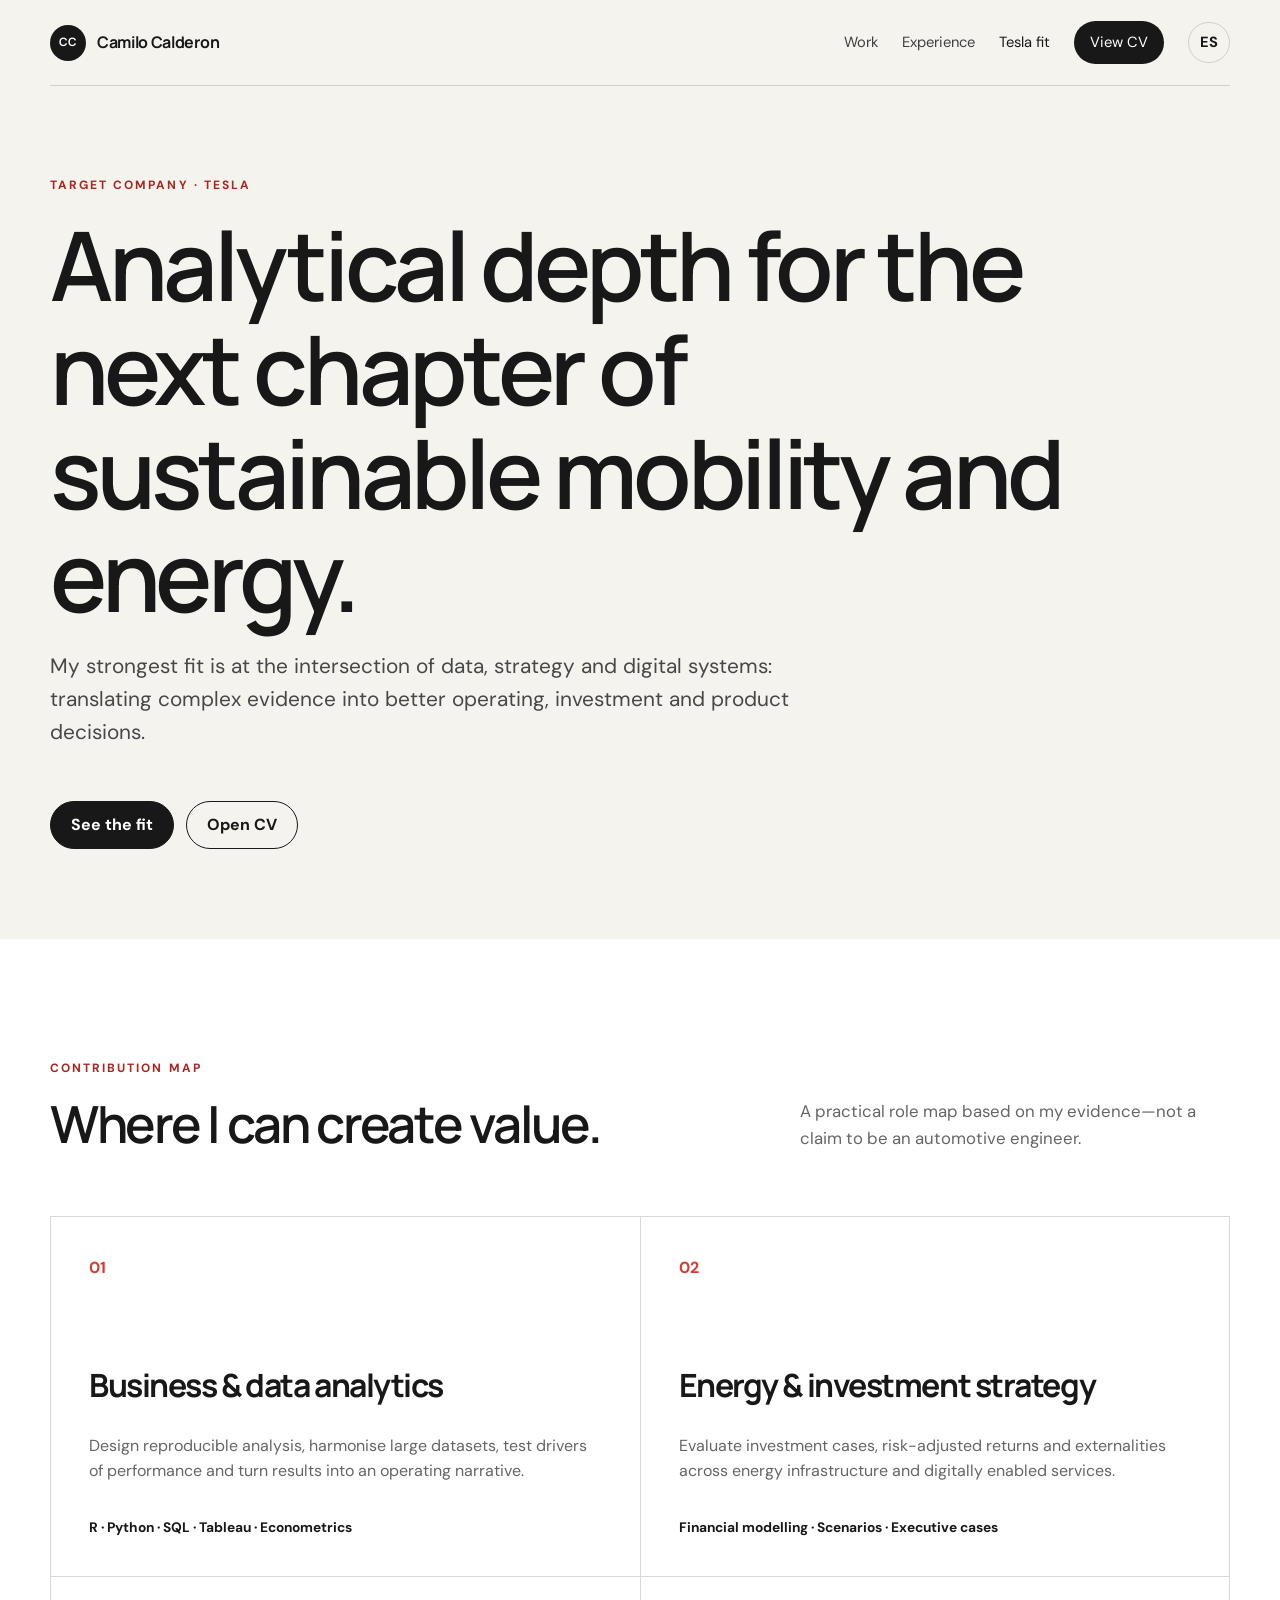
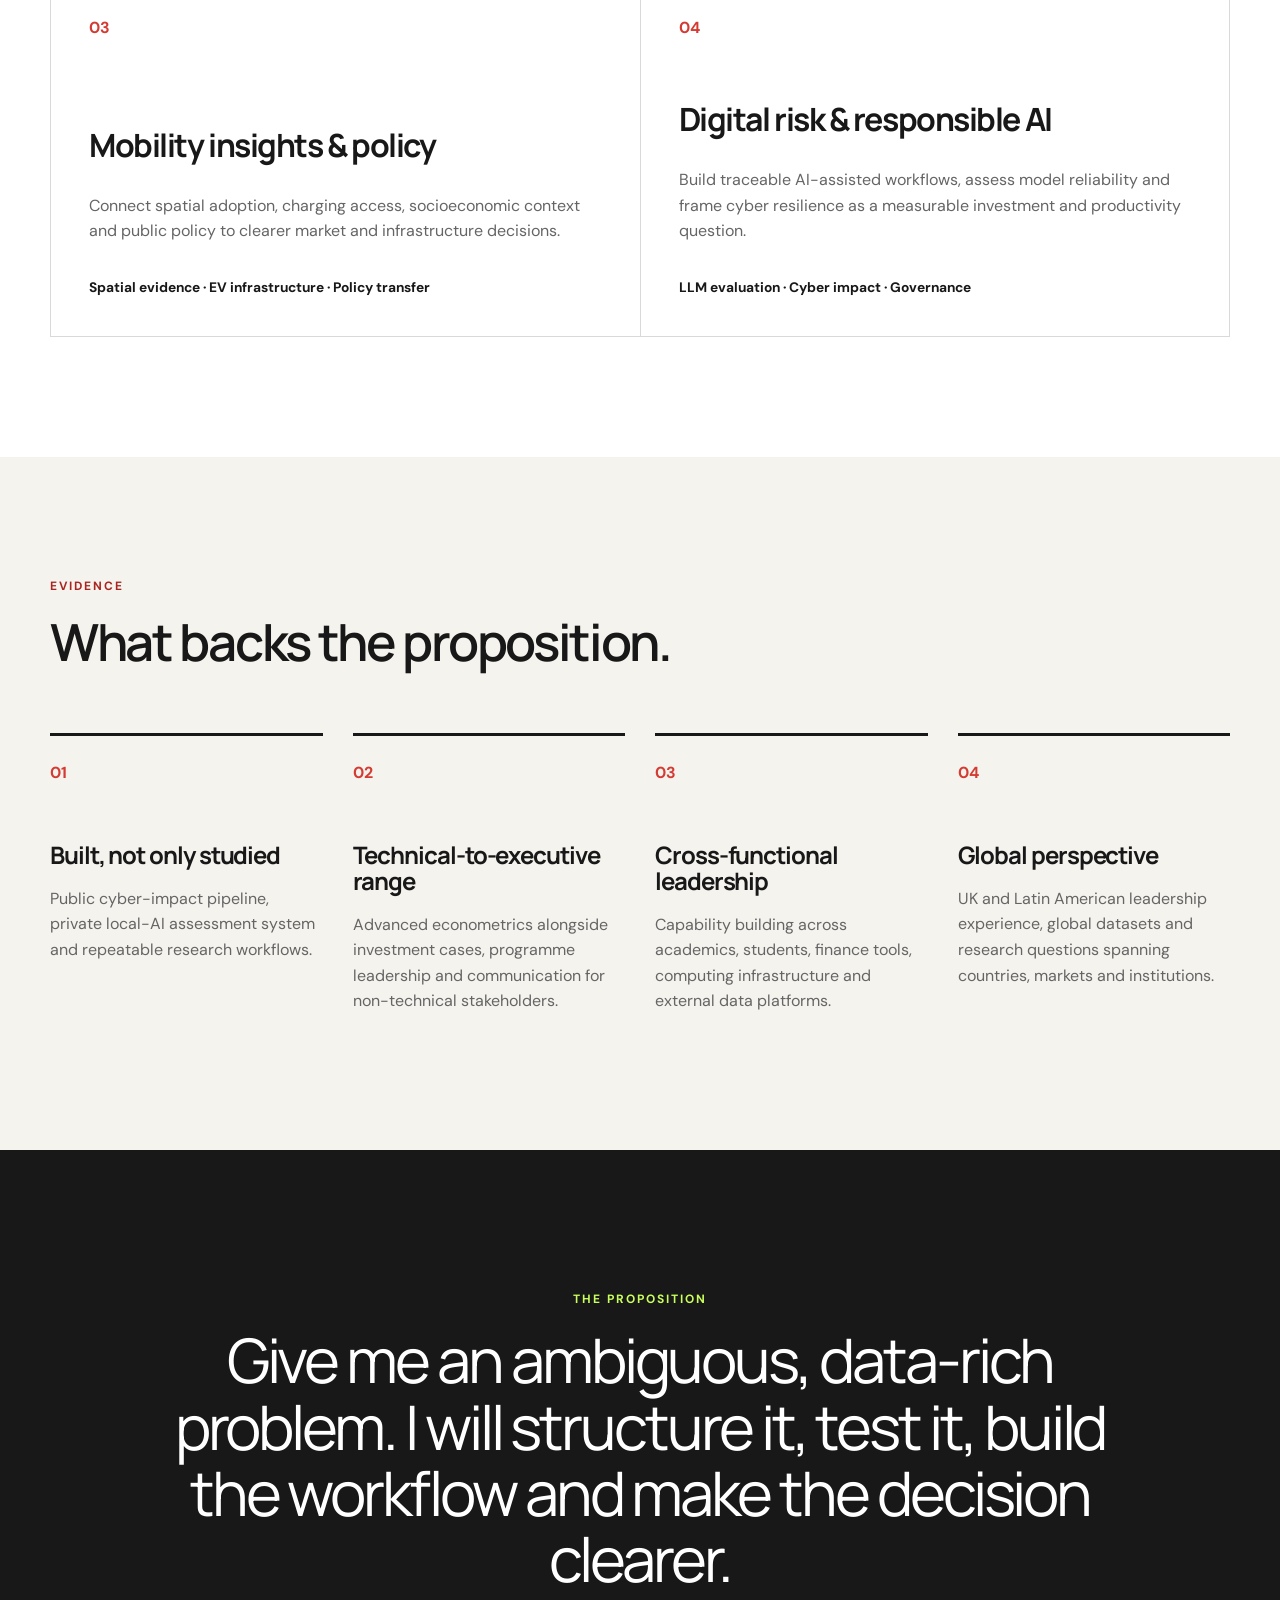
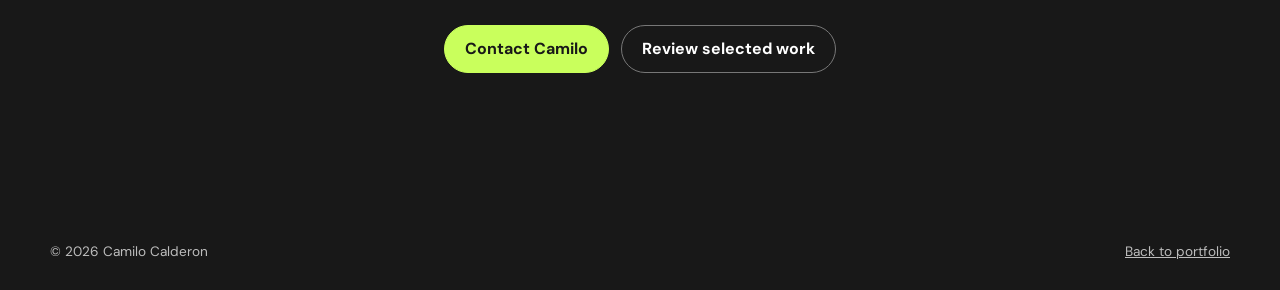
==== tesla.html @ b181915b "Publish digital portfolio" ====
<!doctype html>
<html lang="en">
<head>
  <meta charset="utf-8">
  <meta name="viewport" content="width=device-width, initial-scale=1">
  <meta name="description" content="Dr Camilo Calderon's fit for Tesla roles across analytics, mobility, energy and digital strategy.">
  <meta name="theme-color" content="#151515">
  <title>Camilo Calderon | Tesla Fit</title>
  <link rel="preconnect" href="https://fonts.googleapis.com">
  <link rel="preconnect" href="https://fonts.gstatic.com" crossorigin>
  <link href="https://fonts.googleapis.com/css2?family=DM+Sans:wght@400;500;600;700&family=Manrope:wght@500;600;700&display=swap" rel="stylesheet">
  <link rel="stylesheet" href="styles.css">
  <script src="script.js" defer></script>
</head>
<body class="tesla-page">
  <a class="skip-link" href="#main">Skip to content</a>
  <header class="site-header">
    <a class="wordmark" href="index.html" aria-label="Camilo Calderon home"><span>CC</span> Camilo Calderon</a>
    <nav aria-label="Primary navigation">
      <a href="index.html#work" data-en="Work" data-es="Proyectos">Work</a>
      <a href="index.html#experience" data-en="Experience" data-es="Experiencia">Experience</a>
      <a class="active" href="tesla.html" data-en="Tesla fit" data-es="Perfil para Tesla">Tesla fit</a>
      <a class="nav-cta" href="assets/camilo-calderon-digital-cv.pdf" target="_blank" rel="noopener" data-en="View CV" data-es="Ver CV">View CV</a>
      <button class="language-toggle" type="button" aria-label="Switch language" data-language-toggle>ES</button>
    </nav>
  </header>

  <main id="main">
    <section class="target-hero shell">
      <p class="eyebrow" data-en="Target company · Tesla" data-es="Empresa objetivo · Tesla">Target company · Tesla</p>
      <h1 data-en="Analytical depth for the next chapter of sustainable mobility and energy." data-es="Profundidad analítica para el próximo capítulo de la movilidad y la energía sostenibles.">Analytical depth for the next chapter of sustainable mobility and energy.</h1>
      <p data-en="My strongest fit is at the intersection of data, strategy and digital systems: translating complex evidence into better operating, investment and product decisions." data-es="Mi mayor fortaleza está en la intersección de datos, estrategia y sistemas digitales: convertir evidencia compleja en mejores decisiones operativas, de inversión y de producto.">My strongest fit is at the intersection of data, strategy and digital systems: translating complex evidence into better operating, investment and product decisions.</p>
      <div class="button-row">
        <a class="button primary" href="#fit" data-en="See the fit" data-es="Ver el encaje">See the fit</a>
        <a class="button secondary" href="assets/camilo-calderon-digital-cv.pdf" target="_blank" rel="noopener" data-en="Open CV" data-es="Abrir CV">Open CV</a>
      </div>
    </section>

    <section class="fit-section section" id="fit">
      <div class="shell">
        <div class="section-heading light-heading">
          <div><p class="eyebrow" data-en="Contribution map" data-es="Mapa de contribución">Contribution map</p><h2 data-en="Where I can create value." data-es="Dónde puedo generar valor.">Where I can create value.</h2></div>
          <p data-en="A practical role map based on my evidence—not a claim to be an automotive engineer." data-es="Un mapa práctico basado en mi experiencia, sin presentarme como ingeniero automotriz.">A practical role map based on my evidence—not a claim to be an automotive engineer.</p>
        </div>
        <div class="fit-grid">
          <article><span>01</span><h3 data-en="Business & data analytics" data-es="Analítica de negocio y datos">Business & data analytics</h3><p data-en="Design reproducible analysis, harmonise large datasets, test drivers of performance and turn results into an operating narrative." data-es="Diseñar análisis reproducibles, armonizar grandes conjuntos de datos, probar factores de desempeño y convertir resultados en una narrativa operativa.">Design reproducible analysis, harmonise large datasets, test drivers of performance and turn results into an operating narrative.</p><strong>R · Python · SQL · Tableau · Econometrics</strong></article>
          <article><span>02</span><h3 data-en="Energy & investment strategy" data-es="Estrategia energética y de inversión">Energy & investment strategy</h3><p data-en="Evaluate investment cases, risk-adjusted returns and externalities across energy infrastructure and digitally enabled services." data-es="Evaluar casos de inversión, rendimientos ajustados por riesgo y externalidades en infraestructura energética y servicios digitales.">Evaluate investment cases, risk-adjusted returns and externalities across energy infrastructure and digitally enabled services.</p><strong data-en="Financial modelling · Scenarios · Executive cases" data-es="Modelización financiera · Escenarios · Casos ejecutivos">Financial modelling · Scenarios · Executive cases</strong></article>
          <article><span>03</span><h3 data-en="Mobility insights & policy" data-es="Análisis y política de movilidad">Mobility insights & policy</h3><p data-en="Connect spatial adoption, charging access, socioeconomic context and public policy to clearer market and infrastructure decisions." data-es="Conectar adopción espacial, acceso a carga, contexto socioeconómico y política pública con mejores decisiones de mercado e infraestructura.">Connect spatial adoption, charging access, socioeconomic context and public policy to clearer market and infrastructure decisions.</p><strong data-en="Spatial evidence · EV infrastructure · Policy transfer" data-es="Evidencia espacial · Infraestructura EV · Transferencia de políticas">Spatial evidence · EV infrastructure · Policy transfer</strong></article>
          <article><span>04</span><h3 data-en="Digital risk & responsible AI" data-es="Riesgo digital e IA responsable">Digital risk & responsible AI</h3><p data-en="Build traceable AI-assisted workflows, assess model reliability and frame cyber resilience as a measurable investment and productivity question." data-es="Construir flujos de IA trazables, evaluar la fiabilidad de modelos y plantear la resiliencia cibernética como una cuestión medible de inversión y productividad.">Build traceable AI-assisted workflows, assess model reliability and frame cyber resilience as a measurable investment and productivity question.</p><strong data-en="LLM evaluation · Cyber impact · Governance" data-es="Evaluación de LLM · Impacto cibernético · Gobernanza">LLM evaluation · Cyber impact · Governance</strong></article>
        </div>
      </div>
    </section>

    <section class="section shell evidence-section">
      <div class="section-heading light-heading"><div><p class="eyebrow" data-en="Evidence" data-es="Evidencia">Evidence</p><h2 data-en="What backs the proposition." data-es="Qué respalda la propuesta.">What backs the proposition.</h2></div></div>
      <div class="evidence-grid">
        <div class="evidence-item"><span>01</span><h3 data-en="Built, not only studied" data-es="Construido, no solo estudiado">Built, not only studied</h3><p data-en="Public cyber-impact pipeline, private local-AI assessment system and repeatable research workflows." data-es="Flujo público de impacto cibernético, sistema privado de evaluación con IA local y procesos de investigación repetibles.">Public cyber-impact pipeline, private local-AI assessment system and repeatable research workflows.</p></div>
        <div class="evidence-item"><span>02</span><h3 data-en="Technical-to-executive range" data-es="Del detalle técnico a la decisión ejecutiva">Technical-to-executive range</h3><p data-en="Advanced econometrics alongside investment cases, programme leadership and communication for non-technical stakeholders." data-es="Econometría avanzada junto con casos de inversión, liderazgo de programas y comunicación para públicos no técnicos.">Advanced econometrics alongside investment cases, programme leadership and communication for non-technical stakeholders.</p></div>
        <div class="evidence-item"><span>03</span><h3 data-en="Cross-functional leadership" data-es="Liderazgo transversal">Cross-functional leadership</h3><p data-en="Capability building across academics, students, finance tools, computing infrastructure and external data platforms." data-es="Desarrollo de capacidades entre académicos, estudiantes, herramientas financieras, infraestructura informática y plataformas de datos externas.">Capability building across academics, students, finance tools, computing infrastructure and external data platforms.</p></div>
        <div class="evidence-item"><span>04</span><h3 data-en="Global perspective" data-es="Perspectiva global">Global perspective</h3><p data-en="UK and Latin American leadership experience, global datasets and research questions spanning countries, markets and institutions." data-es="Experiencia de liderazgo en Reino Unido y América Latina, datos globales y preguntas de investigación entre países, mercados e instituciones.">UK and Latin American leadership experience, global datasets and research questions spanning countries, markets and institutions.</p></div>
      </div>
    </section>

    <section class="target-close">
      <div class="shell">
        <p class="eyebrow" data-en="The proposition" data-es="La propuesta">The proposition</p>
        <blockquote data-en="Give me an ambiguous, data-rich problem. I will structure it, test it, build the workflow and make the decision clearer." data-es="Deme un problema ambiguo y rico en datos. Lo estructuraré, lo pondré a prueba, construiré el flujo de trabajo y haré más clara la decisión.">Give me an ambiguous, data-rich problem. I will structure it, test it, build the workflow and make the decision clearer.</blockquote>
        <div class="button-row centered"><a class="button primary" href="mailto:cc907@cam.ac.uk" data-en="Contact Camilo" data-es="Contactar a Camilo">Contact Camilo</a><a class="button secondary" href="index.html#work" data-en="Review selected work" data-es="Revisar proyectos">Review selected work</a></div>
      </div>
    </section>
  </main>

  <footer><div class="shell"><span>© <span data-current-year></span> Camilo Calderon</span><a href="index.html" data-en="Back to portfolio" data-es="Volver al portafolio">Back to portfolio</a></div></footer>
</body>
</html>
---- styles.css ----
:root {
  --ink: #181818;
  --muted: #656565;
  --paper: #f5f3ee;
  --white: #fff;
  --line: rgba(24, 24, 24, .16);
  --red: #d43b32;
  --red-dark: #a92520;
  --lime: #c9ff5c;
  --shell: min(1180px, calc(100vw - 48px));
}

* { box-sizing: border-box; }
html { scroll-behavior: smooth; }
body { margin: 0; color: var(--ink); background: var(--paper); font-family: "DM Sans", Arial, sans-serif; line-height: 1.6; }
img { max-width: 100%; display: block; }
a { color: inherit; }
button, a { -webkit-tap-highlight-color: transparent; }
.shell { width: var(--shell); margin-inline: auto; }
.skip-link { position: fixed; left: 16px; top: -100px; z-index: 100; background: var(--ink); color: white; padding: 10px 14px; }
.skip-link:focus { top: 16px; }

.site-header { width: var(--shell); margin: 0 auto; min-height: 86px; display: flex; align-items: center; justify-content: space-between; gap: 24px; border-bottom: 1px solid var(--line); }
.wordmark { display: flex; align-items: center; gap: 11px; font-family: "Manrope", sans-serif; font-weight: 700; text-decoration: none; letter-spacing: -.02em; }
.wordmark span { width: 36px; aspect-ratio: 1; display: grid; place-items: center; color: white; background: var(--ink); border-radius: 50%; font-size: .72rem; letter-spacing: .04em; }
nav { display: flex; align-items: center; gap: 24px; font-size: .92rem; }
nav a { text-decoration: none; color: #3f3f3f; }
nav a:hover, nav a.active { color: var(--ink); }
.nav-cta { padding: 10px 16px; background: var(--ink); color: white !important; border-radius: 999px; }
.language-toggle { border: 1px solid var(--line); background: transparent; color: var(--ink); border-radius: 999px; padding: 8px 11px; cursor: pointer; font: inherit; font-weight: 700; }

.hero { min-height: 720px; display: grid; grid-template-columns: minmax(0, 1.15fr) minmax(320px, .7fr); gap: 8vw; align-items: center; padding-block: 76px; }
.eyebrow { margin: 0 0 18px; text-transform: uppercase; letter-spacing: .17em; font-size: .75rem; font-weight: 700; color: var(--red-dark); }
h1, h2, h3 { font-family: "Manrope", sans-serif; line-height: 1.08; letter-spacing: -.045em; }
h1 { margin: 0; max-width: 830px; font-size: clamp(3.2rem, 7vw, 6.8rem); font-weight: 600; }
h2 { margin: 0; font-size: clamp(2.35rem, 4vw, 4.5rem); font-weight: 600; }
h3 { margin: 0; font-size: 1.5rem; }
.hero-intro { margin: 30px 0 0; max-width: 710px; font-size: clamp(1.1rem, 1.7vw, 1.35rem); color: #424242; }
.button-row { display: flex; flex-wrap: wrap; gap: 12px; margin-top: 32px; }
.button { display: inline-flex; align-items: center; justify-content: center; min-height: 48px; padding: 0 20px; border: 1px solid var(--ink); border-radius: 999px; text-decoration: none; font-weight: 700; transition: .2s ease; }
.button:hover { transform: translateY(-2px); }
.button.primary { background: var(--ink); color: white; }
.button.primary:hover { background: var(--red-dark); border-color: var(--red-dark); }
.button.secondary { background: transparent; }
.signal-list { display: flex; flex-wrap: wrap; gap: 12px 24px; list-style: none; padding: 0; margin: 38px 0 0; color: var(--muted); font-size: .9rem; }
.signal-list li::before { content: ""; display: inline-block; width: 6px; height: 6px; margin-right: 9px; background: var(--red); border-radius: 50%; vertical-align: 1px; }
.portrait-wrap { position: relative; padding: 0 20px 28px 0; }
.portrait-frame { overflow: hidden; border-radius: 220px 220px 22px 22px; background: #dedbd4; box-shadow: 0 30px 80px rgba(40, 34, 25, .18); }
.portrait-frame img { width: 100%; height: 520px; object-fit: cover; object-position: center top; filter: saturate(.82); }
.availability-card { position: absolute; right: -14px; bottom: 0; width: min(310px, 88%); background: white; padding: 18px; border-radius: 16px; box-shadow: 0 16px 40px rgba(20,20,20,.14); display: flex; gap: 12px; align-items: flex-start; }
.availability-card strong, .availability-card span { display: block; }
.availability-card strong { font-size: .95rem; line-height: 1.3; }
.availability-card span { color: var(--muted); font-size: .8rem; margin-top: 4px; }
.status-dot { width: 10px; height: 10px; flex: 0 0 auto; margin-top: 5px; background: #43a047; border-radius: 50%; box-shadow: 0 0 0 5px rgba(67,160,71,.12); }

.proof-band { background: var(--ink); color: white; }
.proof-grid { display: grid; grid-template-columns: repeat(4, 1fr); }
.proof-grid > div { min-height: 174px; padding: 34px 28px; display: flex; flex-direction: column; justify-content: space-between; border-right: 1px solid rgba(255,255,255,.16); }
.proof-grid > div:first-child { border-left: 1px solid rgba(255,255,255,.16); }
.proof-grid strong { font-family: "Manrope", sans-serif; font-size: 2.65rem; letter-spacing: -.05em; }
.proof-grid span { color: #bbb; line-height: 1.3; max-width: 190px; }

.section { padding-block: 120px; }
.split-intro { display: grid; grid-template-columns: .8fr 1.2fr; gap: 10vw; }
.body-copy { max-width: 710px; font-size: 1.18rem; color: #3e3e3e; }
.body-copy p:first-child { margin-top: 0; }
.section-dark { background: #151515; color: white; }
.section-dark .eyebrow { color: var(--lime); }
.section-heading { display: flex; justify-content: space-between; align-items: flex-end; gap: 60px; margin-bottom: 64px; }
.section-heading > p { max-width: 430px; margin: 0; color: #aaa; font-size: 1.05rem; }
.light-heading > p { color: var(--muted); }

.featured-project { display: grid; grid-template-columns: .8fr 1.2fr; gap: 70px; padding: 54px; border: 1px solid #393939; border-radius: 24px; background: #1d1d1d; }
.project-copy { display: flex; flex-direction: column; align-items: flex-start; }
.project-number { color: var(--lime); font-family: "Manrope", sans-serif; font-size: .82rem; font-weight: 700; }
.project-kicker { margin: auto 0 8px; padding-top: 36px; color: #9c9c9c; text-transform: uppercase; letter-spacing: .12em; font-size: .7rem; font-weight: 700; }
.featured-project h3 { font-size: clamp(2rem, 3.1vw, 3.4rem); }
.featured-project p:not(.project-kicker) { color: #bcbcbc; }
.project-visual { margin: 0; align-self: center; }
.project-visual img { width: 100%; background: white; border-radius: 14px; }
.project-visual figcaption { margin-top: 10px; color: #888; font-size: .78rem; }
.tag-list { display: flex; flex-wrap: wrap; gap: 8px; list-style: none; padding: 0; margin: 24px 0 0; }
.tag-list li { border: 1px solid #484848; border-radius: 999px; padding: 6px 10px; color: #c8c8c8; font-size: .75rem; }
.text-links { display: flex; flex-wrap: wrap; gap: 20px; margin-top: 28px; }
.text-links a { color: var(--lime); text-underline-offset: 4px; font-weight: 700; }
.project-grid { display: grid; grid-template-columns: repeat(3, 1fr); gap: 18px; margin-top: 18px; }
.project-card { min-height: 420px; padding: 34px; border: 1px solid #333; border-radius: 20px; display: flex; flex-direction: column; background: #191919; }
.project-card .project-kicker { margin-top: auto; }
.project-card h3 { margin-bottom: 16px; }
.project-card p:not(.project-kicker) { color: #a9a9a9; }

.timeline { border-top: 1px solid var(--line); }
.timeline article { display: grid; grid-template-columns: 200px 1fr; gap: 60px; padding: 40px 0; border-bottom: 1px solid var(--line); }
.timeline-date { font-family: "Manrope", sans-serif; color: var(--red-dark); font-weight: 700; }
.timeline h3 { margin-bottom: 6px; }
.timeline article div:nth-child(2) > p:first-of-type { margin: 0 0 16px; color: var(--muted); font-weight: 700; }
.timeline article div:nth-child(2) > p:last-child { max-width: 760px; margin-bottom: 0; color: #494949; }

.capability-section { background: #dedbd3; }
.capability-grid { display: grid; grid-template-columns: repeat(4, 1fr); gap: 0; border-top: 1px solid rgba(24,24,24,.22); border-left: 1px solid rgba(24,24,24,.22); }
.capability-grid > div { min-height: 270px; padding: 28px; border-right: 1px solid rgba(24,24,24,.22); border-bottom: 1px solid rgba(24,24,24,.22); }
.capability-grid h3 { margin-bottom: 60px; color: var(--red-dark); }
.capability-grid p { color: #454545; }

.contact-section { padding-block: 150px; text-align: center; }
.contact-section h2 { max-width: 860px; margin-inline: auto; }
.contact-section > p:not(.eyebrow) { max-width: 690px; margin: 26px auto 0; color: var(--muted); font-size: 1.15rem; }
.centered { justify-content: center; }
footer { padding-block: 28px; background: var(--ink); color: #bdbdbd; font-size: .85rem; }
footer .shell { display: flex; justify-content: space-between; gap: 24px; }

.target-hero { min-height: 720px; display: flex; flex-direction: column; justify-content: center; padding-block: 90px; }
.target-hero h1 { max-width: 1050px; font-size: clamp(3.6rem, 7.5vw, 7.6rem); }
.target-hero > p:not(.eyebrow) { max-width: 760px; font-size: 1.3rem; color: #474747; }
.fit-section { background: white; }
.fit-grid { display: grid; grid-template-columns: repeat(2, 1fr); border-top: 1px solid var(--line); border-left: 1px solid var(--line); }
.fit-grid article { min-height: 360px; padding: 38px; border-right: 1px solid var(--line); border-bottom: 1px solid var(--line); display: flex; flex-direction: column; }
.fit-grid article > span { color: var(--red); font-weight: 700; }
.fit-grid h3 { margin: auto 0 14px; font-size: 2rem; }
.fit-grid p { color: var(--muted); }
.fit-grid strong { display: block; margin-top: 16px; font-size: .86rem; }
.evidence-section { padding-top: 120px; }
.evidence-grid { display: grid; grid-template-columns: repeat(4, 1fr); gap: 30px; }
.evidence-item { border-top: 3px solid var(--ink); padding-top: 24px; }
.evidence-item > span { color: var(--red); font-weight: 700; }
.evidence-item h3 { margin: 56px 0 18px; }
.evidence-item p { color: var(--muted); }
.target-close { padding-block: 140px; text-align: center; background: var(--ink); color: white; }
.target-close .eyebrow { color: var(--lime); }
.target-close blockquote { max-width: 1000px; margin: 0 auto; font-family: "Manrope", sans-serif; font-size: clamp(2.3rem, 4.8vw, 5.1rem); line-height: 1.08; letter-spacing: -.05em; }
.target-close .button.primary { background: var(--lime); border-color: var(--lime); color: var(--ink); }
.target-close .button.secondary { color: white; border-color: #777; }

.reveal { animation: enter .7s ease both; }
.portrait-wrap.reveal { animation-delay: .12s; }
@keyframes enter { from { opacity: 0; transform: translateY(16px); } to { opacity: 1; transform: translateY(0); } }
@media (prefers-reduced-motion: reduce) { html { scroll-behavior: auto; } .reveal { animation: none; } .button { transition: none; } }

@media (max-width: 940px) {
  :root { --shell: min(100% - 32px, 760px); }
  .site-header { min-height: 74px; }
  nav a:not(.nav-cta) { display: none; }
  nav { gap: 10px; }
  .hero { min-height: auto; grid-template-columns: 1fr; gap: 64px; padding-block: 70px; }
  .portrait-wrap { max-width: 510px; }
  .proof-grid { grid-template-columns: repeat(2, 1fr); }
  .split-intro, .featured-project { grid-template-columns: 1fr; }
  .featured-project { gap: 42px; padding: 34px; }
  .project-grid { grid-template-columns: 1fr; }
  .project-card { min-height: 330px; }
  .capability-grid, .evidence-grid { grid-template-columns: repeat(2, 1fr); }
  .fit-grid { grid-template-columns: 1fr; }
}

@media (max-width: 620px) {
  :root { --shell: calc(100% - 24px); }
  .wordmark { font-size: .88rem; }
  .wordmark span { width: 32px; }
  .nav-cta { display: none; }
  h1 { font-size: clamp(2.8rem, 14vw, 4.4rem); }
  h2 { font-size: 2.45rem; }
  .hero { padding-block: 54px 70px; }
  .portrait-frame img { height: 440px; }
  .availability-card { right: 0; }
  .proof-grid { grid-template-columns: 1fr; }
  .proof-grid > div { min-height: 130px; border-left: 1px solid rgba(255,255,255,.16); border-bottom: 1px solid rgba(255,255,255,.16); }
  .section { padding-block: 82px; }
  .section-heading { display: block; margin-bottom: 44px; }
  .section-heading > p { margin-top: 22px; }
  .featured-project { padding: 24px; }
  .project-card { padding: 26px; }
  .timeline article { grid-template-columns: 1fr; gap: 16px; padding: 32px 0; }
  .capability-grid, .evidence-grid { grid-template-columns: 1fr; }
  .capability-grid > div { min-height: 220px; }
  .capability-grid h3 { margin-bottom: 38px; }
  .contact-section { padding-block: 100px; }
  footer .shell { flex-direction: column; }
  .target-hero { min-height: 650px; }
  .target-hero h1 { font-size: 2.35rem; letter-spacing: -.04em; overflow-wrap: break-word; }
  .fit-grid article { min-height: 320px; padding: 28px; }
  .target-close { padding-block: 100px; }
}
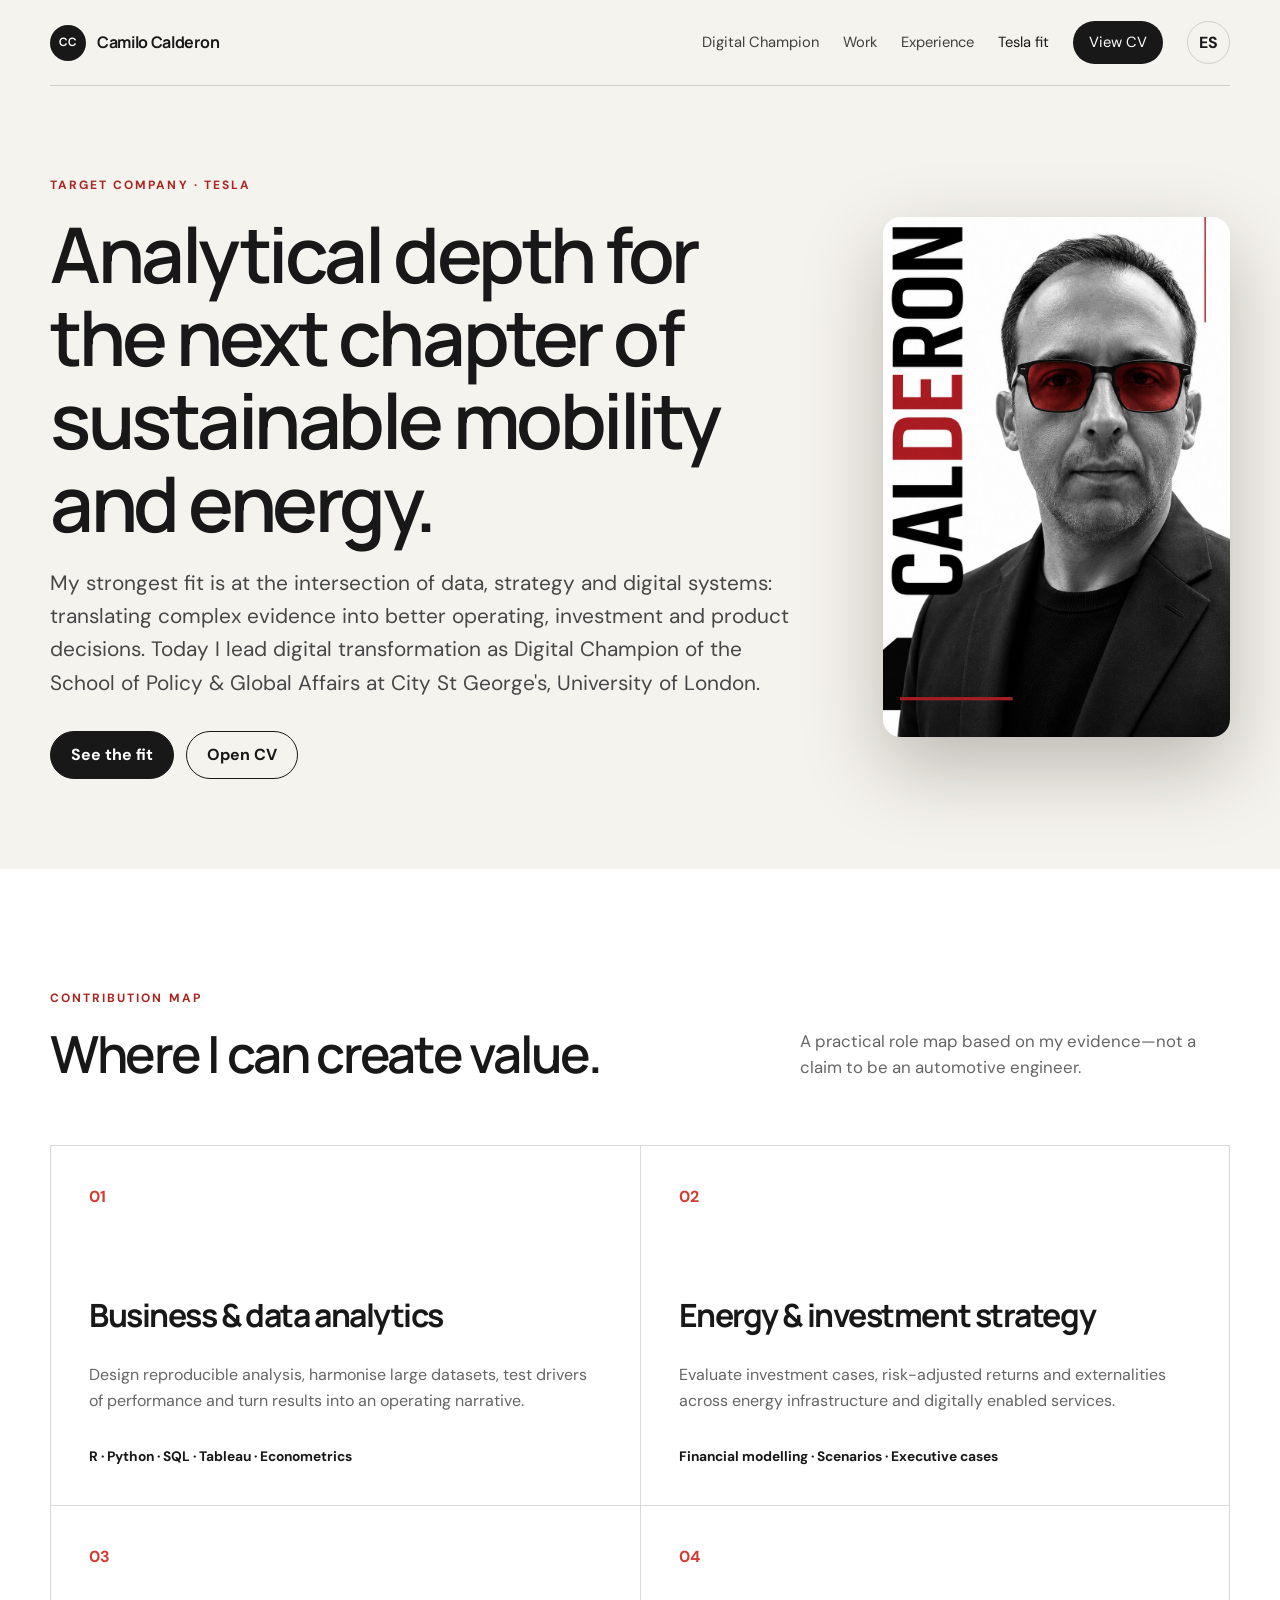
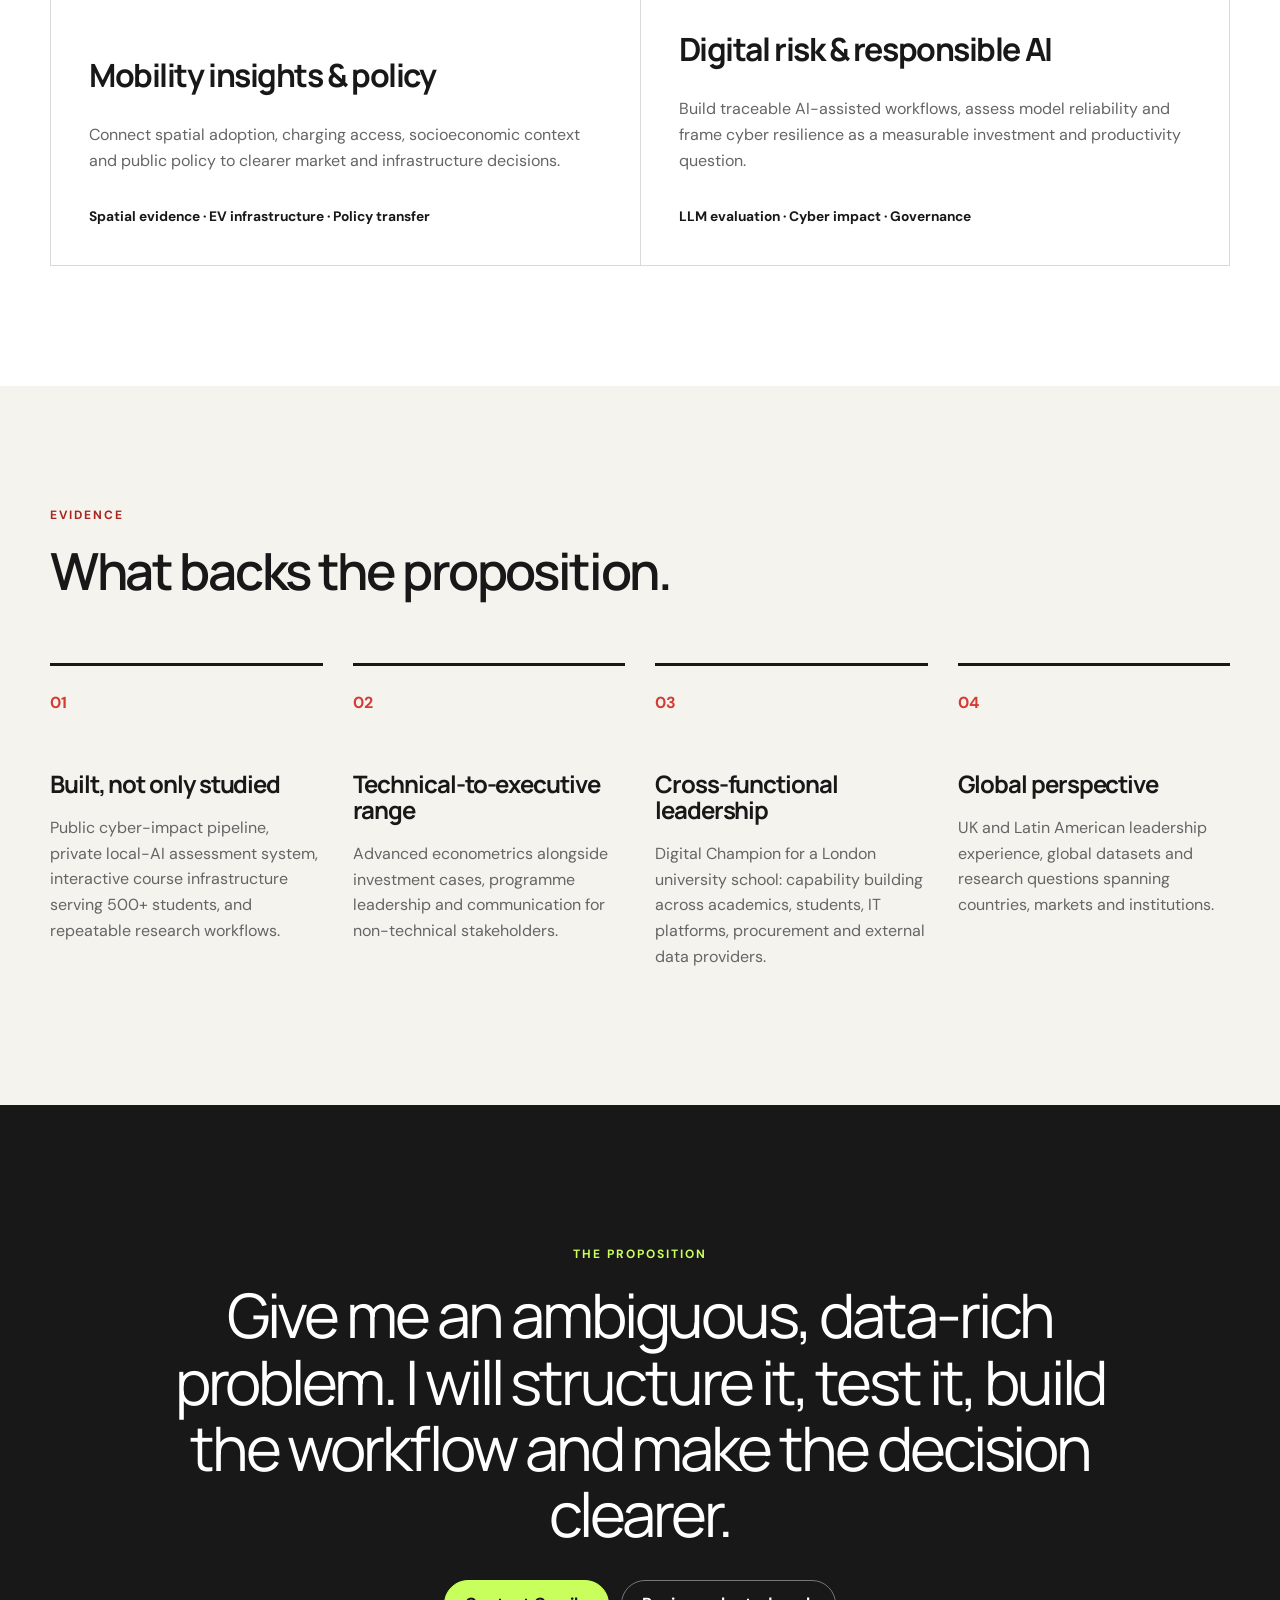
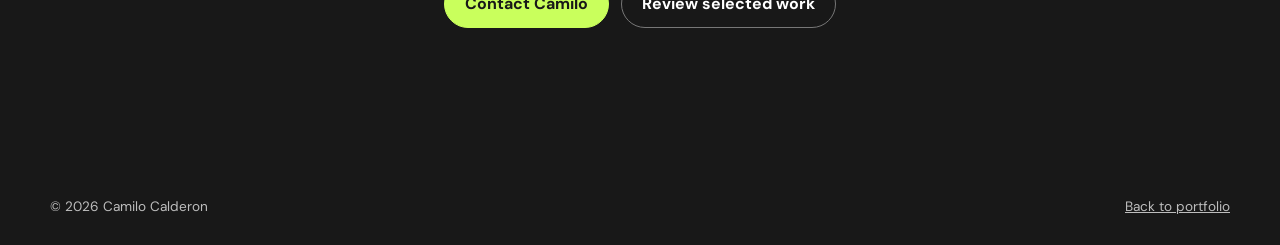
==== commit db881adf: "Refresh portfolio: City St George's roles, Digital Champion section, new imagery - Lead with Senior " ====
--- a/tesla.html
+++ b/tesla.html
@@ -6,9 +6,14 @@
   <meta name="description" content="Dr Camilo Calderon's fit for Tesla roles across analytics, mobility, energy and digital strategy.">
   <meta name="theme-color" content="#151515">
   <title>Camilo Calderon | Tesla Fit</title>
+  <link rel="icon" href="favicon.svg" type="image/svg+xml">
+  <meta property="og:type" content="profile">
+  <meta property="og:title" content="Camilo Calderon | Tesla Fit">
+  <meta property="og:description" content="Analytical depth for the next chapter of sustainable mobility and energy — a practical contribution map backed by evidence.">
+  <meta property="og:image" content="https://camilo-digital-portfolio.ai.studio/assets/og-card.jpg">
   <link rel="preconnect" href="https://fonts.googleapis.com">
   <link rel="preconnect" href="https://fonts.gstatic.com" crossorigin>
-  <link href="https://fonts.googleapis.com/css2?family=DM+Sans:wght@400;500;600;700&family=Manrope:wght@500;600;700&display=swap" rel="stylesheet">
+  <link href="https://fonts.googleapis.com/css2?family=DM+Sans:wght@400;500;600;700&amp;family=Manrope:wght@500;600;700&amp;display=swap" rel="stylesheet">
   <link rel="stylesheet" href="styles.css">
   <script src="script.js" defer></script>
 </head>
@@ -16,24 +21,35 @@
   <a class="skip-link" href="#main">Skip to content</a>
   <header class="site-header">
     <a class="wordmark" href="index.html" aria-label="Camilo Calderon home"><span>CC</span> Camilo Calderon</a>
-    <nav aria-label="Primary navigation">
+    <nav id="site-nav" aria-label="Primary navigation">
+      <a href="index.html#digital" data-en="Digital Champion" data-es="Digital Champion">Digital Champion</a>
       <a href="index.html#work" data-en="Work" data-es="Proyectos">Work</a>
       <a href="index.html#experience" data-en="Experience" data-es="Experiencia">Experience</a>
       <a class="active" href="tesla.html" data-en="Tesla fit" data-es="Perfil para Tesla">Tesla fit</a>
       <a class="nav-cta" href="assets/camilo-calderon-digital-cv.pdf" target="_blank" rel="noopener" data-en="View CV" data-es="Ver CV">View CV</a>
+    </nav>
+    <div class="header-actions">
       <button class="language-toggle" type="button" aria-label="Switch language" data-language-toggle>ES</button>
-    </nav>
+      <button class="menu-toggle" type="button" aria-expanded="false" aria-controls="site-nav" aria-label="Open menu" data-menu-toggle>
+        <span aria-hidden="true"></span><span aria-hidden="true"></span><span aria-hidden="true"></span>
+      </button>
+    </div>
   </header>
 
   <main id="main">
     <section class="target-hero shell">
-      <p class="eyebrow" data-en="Target company · Tesla" data-es="Empresa objetivo · Tesla">Target company · Tesla</p>
-      <h1 data-en="Analytical depth for the next chapter of sustainable mobility and energy." data-es="Profundidad analítica para el próximo capítulo de la movilidad y la energía sostenibles.">Analytical depth for the next chapter of sustainable mobility and energy.</h1>
-      <p data-en="My strongest fit is at the intersection of data, strategy and digital systems: translating complex evidence into better operating, investment and product decisions." data-es="Mi mayor fortaleza está en la intersección de datos, estrategia y sistemas digitales: convertir evidencia compleja en mejores decisiones operativas, de inversión y de producto.">My strongest fit is at the intersection of data, strategy and digital systems: translating complex evidence into better operating, investment and product decisions.</p>
-      <div class="button-row">
-        <a class="button primary" href="#fit" data-en="See the fit" data-es="Ver el encaje">See the fit</a>
-        <a class="button secondary" href="assets/camilo-calderon-digital-cv.pdf" target="_blank" rel="noopener" data-en="Open CV" data-es="Abrir CV">Open CV</a>
+      <div class="target-copy">
+        <p class="eyebrow" data-en="Target company · Tesla" data-es="Empresa objetivo · Tesla">Target company · Tesla</p>
+        <h1 data-en="Analytical depth for the next chapter of sustainable mobility and energy." data-es="Profundidad analítica para el próximo capítulo de la movilidad y la energía sostenibles.">Analytical depth for the next chapter of sustainable mobility and energy.</h1>
+        <p data-en="My strongest fit is at the intersection of data, strategy and digital systems: translating complex evidence into better operating, investment and product decisions. Today I lead digital transformation as Digital Champion of the School of Policy &amp; Global Affairs at City St George's, University of London." data-es="Mi mayor fortaleza está en la intersección de datos, estrategia y sistemas digitales: convertir evidencia compleja en mejores decisiones operativas, de inversión y de producto. Hoy lidero la transformación digital como Digital Champion de la School of Policy &amp; Global Affairs en City St George's, University of London.">My strongest fit is at the intersection of data, strategy and digital systems: translating complex evidence into better operating, investment and product decisions. Today I lead digital transformation as Digital Champion of the School of Policy &amp; Global Affairs at City St George's, University of London.</p>
+        <div class="button-row">
+          <a class="button primary" href="#fit" data-en="See the fit" data-es="Ver el encaje">See the fit</a>
+          <a class="button secondary" href="assets/camilo-calderon-digital-cv.pdf" target="_blank" rel="noopener" data-en="Open CV" data-es="Abrir CV">Open CV</a>
+        </div>
       </div>
+      <figure class="poster-frame">
+        <img src="assets/calderon-poster.jpg" alt="Stylised black-and-white portrait of Camilo Calderon wearing red-tinted glasses, with bold CALDERON typography" width="900" height="1350">
+      </figure>
     </section>
 
     <section class="fit-section section" id="fit">
@@ -43,10 +59,10 @@
           <p data-en="A practical role map based on my evidence—not a claim to be an automotive engineer." data-es="Un mapa práctico basado en mi experiencia, sin presentarme como ingeniero automotriz.">A practical role map based on my evidence—not a claim to be an automotive engineer.</p>
         </div>
         <div class="fit-grid">
-          <article><span>01</span><h3 data-en="Business & data analytics" data-es="Analítica de negocio y datos">Business & data analytics</h3><p data-en="Design reproducible analysis, harmonise large datasets, test drivers of performance and turn results into an operating narrative." data-es="Diseñar análisis reproducibles, armonizar grandes conjuntos de datos, probar factores de desempeño y convertir resultados en una narrativa operativa.">Design reproducible analysis, harmonise large datasets, test drivers of performance and turn results into an operating narrative.</p><strong>R · Python · SQL · Tableau · Econometrics</strong></article>
-          <article><span>02</span><h3 data-en="Energy & investment strategy" data-es="Estrategia energética y de inversión">Energy & investment strategy</h3><p data-en="Evaluate investment cases, risk-adjusted returns and externalities across energy infrastructure and digitally enabled services." data-es="Evaluar casos de inversión, rendimientos ajustados por riesgo y externalidades en infraestructura energética y servicios digitales.">Evaluate investment cases, risk-adjusted returns and externalities across energy infrastructure and digitally enabled services.</p><strong data-en="Financial modelling · Scenarios · Executive cases" data-es="Modelización financiera · Escenarios · Casos ejecutivos">Financial modelling · Scenarios · Executive cases</strong></article>
-          <article><span>03</span><h3 data-en="Mobility insights & policy" data-es="Análisis y política de movilidad">Mobility insights & policy</h3><p data-en="Connect spatial adoption, charging access, socioeconomic context and public policy to clearer market and infrastructure decisions." data-es="Conectar adopción espacial, acceso a carga, contexto socioeconómico y política pública con mejores decisiones de mercado e infraestructura.">Connect spatial adoption, charging access, socioeconomic context and public policy to clearer market and infrastructure decisions.</p><strong data-en="Spatial evidence · EV infrastructure · Policy transfer" data-es="Evidencia espacial · Infraestructura EV · Transferencia de políticas">Spatial evidence · EV infrastructure · Policy transfer</strong></article>
-          <article><span>04</span><h3 data-en="Digital risk & responsible AI" data-es="Riesgo digital e IA responsable">Digital risk & responsible AI</h3><p data-en="Build traceable AI-assisted workflows, assess model reliability and frame cyber resilience as a measurable investment and productivity question." data-es="Construir flujos de IA trazables, evaluar la fiabilidad de modelos y plantear la resiliencia cibernética como una cuestión medible de inversión y productividad.">Build traceable AI-assisted workflows, assess model reliability and frame cyber resilience as a measurable investment and productivity question.</p><strong data-en="LLM evaluation · Cyber impact · Governance" data-es="Evaluación de LLM · Impacto cibernético · Gobernanza">LLM evaluation · Cyber impact · Governance</strong></article>
+          <article><span>01</span><h3 data-en="Business & data analytics" data-es="Analítica de negocio y datos">Business &amp; data analytics</h3><p data-en="Design reproducible analysis, harmonise large datasets, test drivers of performance and turn results into an operating narrative." data-es="Diseñar análisis reproducibles, armonizar grandes conjuntos de datos, probar factores de desempeño y convertir resultados en una narrativa operativa.">Design reproducible analysis, harmonise large datasets, test drivers of performance and turn results into an operating narrative.</p><strong>R · Python · SQL · Tableau · Econometrics</strong></article>
+          <article><span>02</span><h3 data-en="Energy & investment strategy" data-es="Estrategia energética y de inversión">Energy &amp; investment strategy</h3><p data-en="Evaluate investment cases, risk-adjusted returns and externalities across energy infrastructure and digitally enabled services." data-es="Evaluar casos de inversión, rendimientos ajustados por riesgo y externalidades en infraestructura energética y servicios digitales.">Evaluate investment cases, risk-adjusted returns and externalities across energy infrastructure and digitally enabled services.</p><strong data-en="Financial modelling · Scenarios · Executive cases" data-es="Modelización financiera · Escenarios · Casos ejecutivos">Financial modelling · Scenarios · Executive cases</strong></article>
+          <article><span>03</span><h3 data-en="Mobility insights & policy" data-es="Análisis y política de movilidad">Mobility insights &amp; policy</h3><p data-en="Connect spatial adoption, charging access, socioeconomic context and public policy to clearer market and infrastructure decisions." data-es="Conectar adopción espacial, acceso a carga, contexto socioeconómico y política pública con mejores decisiones de mercado e infraestructura.">Connect spatial adoption, charging access, socioeconomic context and public policy to clearer market and infrastructure decisions.</p><strong data-en="Spatial evidence · EV infrastructure · Policy transfer" data-es="Evidencia espacial · Infraestructura EV · Transferencia de políticas">Spatial evidence · EV infrastructure · Policy transfer</strong></article>
+          <article><span>04</span><h3 data-en="Digital risk & responsible AI" data-es="Riesgo digital e IA responsable">Digital risk &amp; responsible AI</h3><p data-en="Build traceable AI-assisted workflows, assess model reliability and frame cyber resilience as a measurable investment and productivity question." data-es="Construir flujos de IA trazables, evaluar la fiabilidad de modelos y plantear la resiliencia cibernética como una cuestión medible de inversión y productividad.">Build traceable AI-assisted workflows, assess model reliability and frame cyber resilience as a measurable investment and productivity question.</p><strong data-en="LLM evaluation · Cyber impact · Governance" data-es="Evaluación de LLM · Impacto cibernético · Gobernanza">LLM evaluation · Cyber impact · Governance</strong></article>
         </div>
       </div>
     </section>
@@ -54,9 +70,9 @@
     <section class="section shell evidence-section">
       <div class="section-heading light-heading"><div><p class="eyebrow" data-en="Evidence" data-es="Evidencia">Evidence</p><h2 data-en="What backs the proposition." data-es="Qué respalda la propuesta.">What backs the proposition.</h2></div></div>
       <div class="evidence-grid">
-        <div class="evidence-item"><span>01</span><h3 data-en="Built, not only studied" data-es="Construido, no solo estudiado">Built, not only studied</h3><p data-en="Public cyber-impact pipeline, private local-AI assessment system and repeatable research workflows." data-es="Flujo público de impacto cibernético, sistema privado de evaluación con IA local y procesos de investigación repetibles.">Public cyber-impact pipeline, private local-AI assessment system and repeatable research workflows.</p></div>
+        <div class="evidence-item"><span>01</span><h3 data-en="Built, not only studied" data-es="Construido, no solo estudiado">Built, not only studied</h3><p data-en="Public cyber-impact pipeline, private local-AI assessment system, interactive course infrastructure serving 500+ students, and repeatable research workflows." data-es="Flujo público de impacto cibernético, sistema privado de evaluación con IA local, infraestructura interactiva de cursos con 500+ estudiantes y procesos de investigación repetibles.">Public cyber-impact pipeline, private local-AI assessment system, interactive course infrastructure serving 500+ students, and repeatable research workflows.</p></div>
         <div class="evidence-item"><span>02</span><h3 data-en="Technical-to-executive range" data-es="Del detalle técnico a la decisión ejecutiva">Technical-to-executive range</h3><p data-en="Advanced econometrics alongside investment cases, programme leadership and communication for non-technical stakeholders." data-es="Econometría avanzada junto con casos de inversión, liderazgo de programas y comunicación para públicos no técnicos.">Advanced econometrics alongside investment cases, programme leadership and communication for non-technical stakeholders.</p></div>
-        <div class="evidence-item"><span>03</span><h3 data-en="Cross-functional leadership" data-es="Liderazgo transversal">Cross-functional leadership</h3><p data-en="Capability building across academics, students, finance tools, computing infrastructure and external data platforms." data-es="Desarrollo de capacidades entre académicos, estudiantes, herramientas financieras, infraestructura informática y plataformas de datos externas.">Capability building across academics, students, finance tools, computing infrastructure and external data platforms.</p></div>
+        <div class="evidence-item"><span>03</span><h3 data-en="Cross-functional leadership" data-es="Liderazgo transversal">Cross-functional leadership</h3><p data-en="Digital Champion for a London university school: capability building across academics, students, IT platforms, procurement and external data providers." data-es="Digital Champion de una escuela universitaria en Londres: desarrollo de capacidades entre académicos, estudiantes, plataformas de TI, adquisiciones y proveedores externos de datos.">Digital Champion for a London university school: capability building across academics, students, IT platforms, procurement and external data providers.</p></div>
         <div class="evidence-item"><span>04</span><h3 data-en="Global perspective" data-es="Perspectiva global">Global perspective</h3><p data-en="UK and Latin American leadership experience, global datasets and research questions spanning countries, markets and institutions." data-es="Experiencia de liderazgo en Reino Unido y América Latina, datos globales y preguntas de investigación entre países, mercados e instituciones.">UK and Latin American leadership experience, global datasets and research questions spanning countries, markets and institutions.</p></div>
       </div>
     </section>
--- a/styles.css
+++ b/styles.css
@@ -16,18 +16,26 @@
 img { max-width: 100%; display: block; }
 a { color: inherit; }
 button, a { -webkit-tap-highlight-color: transparent; }
+a:focus-visible, button:focus-visible { outline: 2px solid var(--red-dark); outline-offset: 3px; border-radius: 4px; }
+.section-dark a:focus-visible, .target-close a:focus-visible { outline-color: var(--lime); }
 .shell { width: var(--shell); margin-inline: auto; }
 .skip-link { position: fixed; left: 16px; top: -100px; z-index: 100; background: var(--ink); color: white; padding: 10px 14px; }
 .skip-link:focus { top: 16px; }
 
-.site-header { width: var(--shell); margin: 0 auto; min-height: 86px; display: flex; align-items: center; justify-content: space-between; gap: 24px; border-bottom: 1px solid var(--line); }
+.site-header { position: relative; width: var(--shell); margin: 0 auto; min-height: 86px; display: flex; align-items: center; justify-content: space-between; gap: 24px; border-bottom: 1px solid var(--line); }
 .wordmark { display: flex; align-items: center; gap: 11px; font-family: "Manrope", sans-serif; font-weight: 700; text-decoration: none; letter-spacing: -.02em; }
 .wordmark span { width: 36px; aspect-ratio: 1; display: grid; place-items: center; color: white; background: var(--ink); border-radius: 50%; font-size: .72rem; letter-spacing: .04em; }
-nav { display: flex; align-items: center; gap: 24px; font-size: .92rem; }
+nav { display: flex; align-items: center; gap: 24px; font-size: .92rem; margin-left: auto; }
 nav a { text-decoration: none; color: #3f3f3f; }
 nav a:hover, nav a.active { color: var(--ink); }
 .nav-cta { padding: 10px 16px; background: var(--ink); color: white !important; border-radius: 999px; }
+.header-actions { display: flex; align-items: center; gap: 10px; }
 .language-toggle { border: 1px solid var(--line); background: transparent; color: var(--ink); border-radius: 999px; padding: 8px 11px; cursor: pointer; font: inherit; font-weight: 700; }
+.menu-toggle { display: none; flex-direction: column; justify-content: center; align-items: stretch; gap: 5px; width: 44px; height: 44px; padding: 0 11px; border: 1px solid var(--line); border-radius: 12px; background: transparent; cursor: pointer; }
+.menu-toggle span { display: block; height: 2px; background: var(--ink); border-radius: 2px; transition: transform .2s ease, opacity .2s ease; }
+.nav-open .menu-toggle span:nth-child(1) { transform: translateY(7px) rotate(45deg); }
+.nav-open .menu-toggle span:nth-child(2) { opacity: 0; }
+.nav-open .menu-toggle span:nth-child(3) { transform: translateY(-7px) rotate(-45deg); }
 
 .hero { min-height: 720px; display: grid; grid-template-columns: minmax(0, 1.15fr) minmax(320px, .7fr); gap: 8vw; align-items: center; padding-block: 76px; }
 .eyebrow { margin: 0 0 18px; text-transform: uppercase; letter-spacing: .17em; font-size: .75rem; font-weight: 700; color: var(--red-dark); }
@@ -46,7 +54,7 @@
 .signal-list li::before { content: ""; display: inline-block; width: 6px; height: 6px; margin-right: 9px; background: var(--red); border-radius: 50%; vertical-align: 1px; }
 .portrait-wrap { position: relative; padding: 0 20px 28px 0; }
 .portrait-frame { overflow: hidden; border-radius: 220px 220px 22px 22px; background: #dedbd4; box-shadow: 0 30px 80px rgba(40, 34, 25, .18); }
-.portrait-frame img { width: 100%; height: 520px; object-fit: cover; object-position: center top; filter: saturate(.82); }
+.portrait-frame img { width: 100%; height: 520px; object-fit: cover; object-position: center 18%; }
 .availability-card { position: absolute; right: -14px; bottom: 0; width: min(310px, 88%); background: white; padding: 18px; border-radius: 16px; box-shadow: 0 16px 40px rgba(20,20,20,.14); display: flex; gap: 12px; align-items: flex-start; }
 .availability-card strong, .availability-card span { display: block; }
 .availability-card strong { font-size: .95rem; line-height: 1.3; }
@@ -70,6 +78,28 @@
 .section-heading > p { max-width: 430px; margin: 0; color: #aaa; font-size: 1.05rem; }
 .light-heading > p { color: var(--muted); }
 
+/* Digital Champion section */
+.digital-section { background: var(--white); }
+.digital-grid { display: grid; grid-template-columns: repeat(2, 1fr); gap: 18px; }
+.digital-card { display: flex; flex-direction: column; align-items: flex-start; padding: 34px; border: 1px solid var(--line); border-radius: 20px; background: var(--paper); }
+.card-number { font-family: "Manrope", sans-serif; font-size: .82rem; font-weight: 700; color: var(--red-dark); }
+.digital-card .project-kicker { margin: 18px 0 8px; padding-top: 0; color: #6e6e6e; }
+.digital-card h3 { margin-bottom: 14px; font-size: clamp(1.45rem, 2vw, 1.85rem); }
+.digital-card p:not(.project-kicker) { margin: 0 0 4px; color: #454545; }
+.digital-card .tag-list { margin-top: auto; padding-top: 24px; }
+.digital-card .tag-list + .text-links { margin-top: 16px; }
+.tag-list.light li { border-color: rgba(24,24,24,.28); color: #4a4a4a; }
+.text-links.red-links a { color: var(--red-dark); }
+.video-card video { width: 100%; margin-top: 20px; border-radius: 14px; background: #dedbd4; aspect-ratio: 1 / 1; }
+.digital-stats { display: grid; grid-template-columns: repeat(4, 1fr); gap: 30px; margin-top: 64px; }
+.digital-stats > div { border-top: 3px solid var(--ink); padding-top: 18px; }
+.digital-stats strong { display: block; font-family: "Manrope", sans-serif; font-size: 2.15rem; letter-spacing: -.04em; color: var(--red-dark); }
+.digital-stats span { display: block; margin-top: 8px; color: var(--muted); font-size: .95rem; line-height: 1.45; max-width: 230px; }
+.student-exp { display: grid; grid-template-columns: 1.35fr .65fr; gap: 40px; align-items: center; margin-top: 64px; padding: 34px; border: 1px solid var(--line); border-radius: 20px; background: var(--paper); }
+.student-exp h3 { margin-bottom: 10px; }
+.student-exp p { margin: 0; color: #454545; }
+.student-exp .text-links { margin-top: 0; justify-content: flex-end; }
+
 .featured-project { display: grid; grid-template-columns: .8fr 1.2fr; gap: 70px; padding: 54px; border: 1px solid #393939; border-radius: 24px; background: #1d1d1d; }
 .project-copy { display: flex; flex-direction: column; align-items: flex-start; }
 .project-number { color: var(--lime); font-family: "Manrope", sans-serif; font-size: .82rem; font-weight: 700; }
@@ -77,8 +107,8 @@
 .featured-project h3 { font-size: clamp(2rem, 3.1vw, 3.4rem); }
 .featured-project p:not(.project-kicker) { color: #bcbcbc; }
 .project-visual { margin: 0; align-self: center; }
-.project-visual img { width: 100%; background: white; border-radius: 14px; }
-.project-visual figcaption { margin-top: 10px; color: #888; font-size: .78rem; }
+.project-visual img { width: 100%; height: auto; background: white; border-radius: 14px; }
+.project-visual figcaption { margin-top: 10px; color: #9a9a9a; font-size: .78rem; }
 .tag-list { display: flex; flex-wrap: wrap; gap: 8px; list-style: none; padding: 0; margin: 24px 0 0; }
 .tag-list li { border: 1px solid #484848; border-radius: 999px; padding: 6px 10px; color: #c8c8c8; font-size: .75rem; }
 .text-links { display: flex; flex-wrap: wrap; gap: 20px; margin-top: 28px; }
@@ -96,6 +126,15 @@
 .timeline article div:nth-child(2) > p:first-of-type { margin: 0 0 16px; color: var(--muted); font-weight: 700; }
 .timeline article div:nth-child(2) > p:last-child { max-width: 760px; margin-bottom: 0; color: #494949; }
 
+.edu-strip { display: grid; grid-template-columns: repeat(4, 1fr); gap: 30px; margin-top: 64px; }
+.edu-strip > div { border-top: 3px solid var(--ink); padding-top: 16px; }
+.edu-year { font-family: "Manrope", sans-serif; font-weight: 700; color: var(--red-dark); }
+.edu-strip p { margin: 8px 0 0; color: #454545; font-size: .95rem; line-height: 1.5; }
+
+.pub-block { margin-top: 72px; }
+.pub-item { max-width: 880px; margin: 12px 0 0; color: #454545; }
+.pub-item a { color: var(--red-dark); font-weight: 700; text-underline-offset: 4px; white-space: nowrap; }
+
 .capability-section { background: #dedbd3; }
 .capability-grid { display: grid; grid-template-columns: repeat(4, 1fr); gap: 0; border-top: 1px solid rgba(24,24,24,.22); border-left: 1px solid rgba(24,24,24,.22); }
 .capability-grid > div { min-height: 270px; padding: 28px; border-right: 1px solid rgba(24,24,24,.22); border-bottom: 1px solid rgba(24,24,24,.22); }
@@ -108,10 +147,13 @@
 .centered { justify-content: center; }
 footer { padding-block: 28px; background: var(--ink); color: #bdbdbd; font-size: .85rem; }
 footer .shell { display: flex; justify-content: space-between; gap: 24px; }
-
-.target-hero { min-height: 720px; display: flex; flex-direction: column; justify-content: center; padding-block: 90px; }
-.target-hero h1 { max-width: 1050px; font-size: clamp(3.6rem, 7.5vw, 7.6rem); }
-.target-hero > p:not(.eyebrow) { max-width: 760px; font-size: 1.3rem; color: #474747; }
+footer a { color: #bdbdbd; }
+
+.target-hero { min-height: 720px; display: grid; grid-template-columns: minmax(0, 1.2fr) minmax(280px, .55fr); gap: 6vw; align-items: center; padding-block: 90px; }
+.target-hero h1 { max-width: 1050px; font-size: clamp(3rem, 6vw, 6.4rem); }
+.target-hero .target-copy > p:not(.eyebrow) { max-width: 760px; font-size: 1.3rem; color: #474747; }
+.poster-frame { margin: 0; }
+.poster-frame img { width: 100%; height: auto; border-radius: 18px; box-shadow: 0 30px 80px rgba(40, 34, 25, .28); }
 .fit-section { background: white; }
 .fit-grid { display: grid; grid-template-columns: repeat(2, 1fr); border-top: 1px solid var(--line); border-left: 1px solid var(--line); }
 .fit-grid article { min-height: 360px; padding: 38px; border-right: 1px solid var(--line); border-bottom: 1px solid var(--line); display: flex; flex-direction: column; }
@@ -134,29 +176,36 @@
 .reveal { animation: enter .7s ease both; }
 .portrait-wrap.reveal { animation-delay: .12s; }
 @keyframes enter { from { opacity: 0; transform: translateY(16px); } to { opacity: 1; transform: translateY(0); } }
-@media (prefers-reduced-motion: reduce) { html { scroll-behavior: auto; } .reveal { animation: none; } .button { transition: none; } }
+@media (prefers-reduced-motion: reduce) { html { scroll-behavior: auto; } .reveal { animation: none; } .button { transition: none; } .menu-toggle span { transition: none; } }
 
 @media (max-width: 940px) {
   :root { --shell: min(100% - 32px, 760px); }
   .site-header { min-height: 74px; }
-  nav a:not(.nav-cta) { display: none; }
-  nav { gap: 10px; }
+  .menu-toggle { display: inline-flex; }
+  nav { display: none; }
+  .nav-open nav { position: absolute; top: 100%; left: 0; right: 0; z-index: 60; display: flex; flex-direction: column; align-items: flex-start; gap: 18px; margin: 0; padding: 20px 24px 26px; background: var(--paper); border-bottom: 1px solid var(--line); box-shadow: 0 30px 50px rgba(20,20,20,.12); font-size: 1.05rem; }
+  .nav-open nav .nav-cta { margin-top: 4px; }
   .hero { min-height: auto; grid-template-columns: 1fr; gap: 64px; padding-block: 70px; }
   .portrait-wrap { max-width: 510px; }
   .proof-grid { grid-template-columns: repeat(2, 1fr); }
   .split-intro, .featured-project { grid-template-columns: 1fr; }
   .featured-project { gap: 42px; padding: 34px; }
-  .project-grid { grid-template-columns: 1fr; }
+  .project-grid, .digital-grid { grid-template-columns: 1fr; }
   .project-card { min-height: 330px; }
+  .digital-stats { grid-template-columns: repeat(2, 1fr); }
+  .student-exp { grid-template-columns: 1fr; gap: 20px; }
+  .student-exp .text-links { justify-content: flex-start; }
   .capability-grid, .evidence-grid { grid-template-columns: repeat(2, 1fr); }
+  .edu-strip { grid-template-columns: repeat(2, 1fr); }
   .fit-grid { grid-template-columns: 1fr; }
+  .target-hero { grid-template-columns: 1fr; gap: 56px; min-height: auto; }
+  .poster-frame { max-width: 420px; }
 }
 
 @media (max-width: 620px) {
   :root { --shell: calc(100% - 24px); }
   .wordmark { font-size: .88rem; }
   .wordmark span { width: 32px; }
-  .nav-cta { display: none; }
   h1 { font-size: clamp(2.8rem, 14vw, 4.4rem); }
   h2 { font-size: 2.45rem; }
   .hero { padding-block: 54px 70px; }
@@ -168,14 +217,16 @@
   .section-heading { display: block; margin-bottom: 44px; }
   .section-heading > p { margin-top: 22px; }
   .featured-project { padding: 24px; }
-  .project-card { padding: 26px; }
+  .project-card, .digital-card { padding: 26px; }
+  .digital-stats { grid-template-columns: 1fr; gap: 22px; }
+  .student-exp { padding: 26px; }
   .timeline article { grid-template-columns: 1fr; gap: 16px; padding: 32px 0; }
-  .capability-grid, .evidence-grid { grid-template-columns: 1fr; }
+  .capability-grid, .evidence-grid, .edu-strip { grid-template-columns: 1fr; }
   .capability-grid > div { min-height: 220px; }
   .capability-grid h3 { margin-bottom: 38px; }
   .contact-section { padding-block: 100px; }
   footer .shell { flex-direction: column; }
-  .target-hero { min-height: 650px; }
+  .target-hero { padding-block: 60px; }
   .target-hero h1 { font-size: 2.35rem; letter-spacing: -.04em; overflow-wrap: break-word; }
   .fit-grid article { min-height: 320px; padding: 28px; }
   .target-close { padding-block: 100px; }
